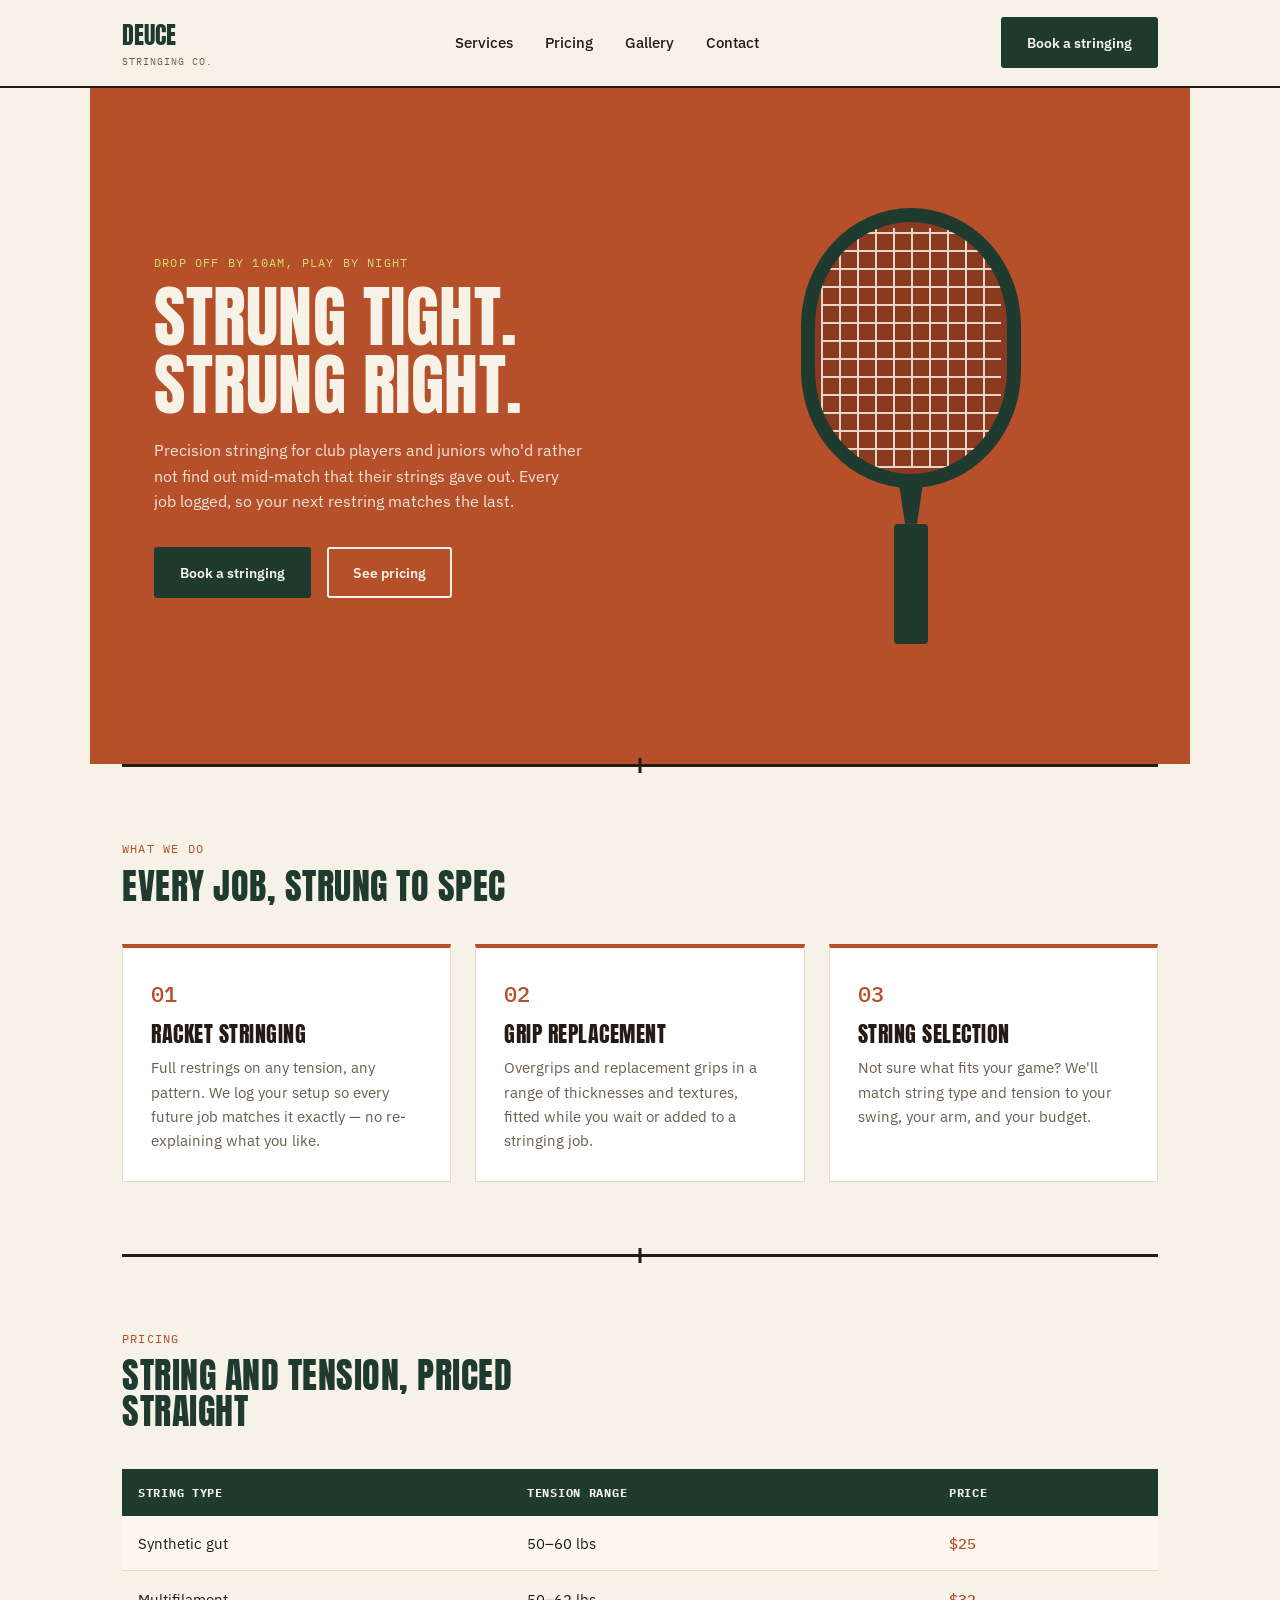
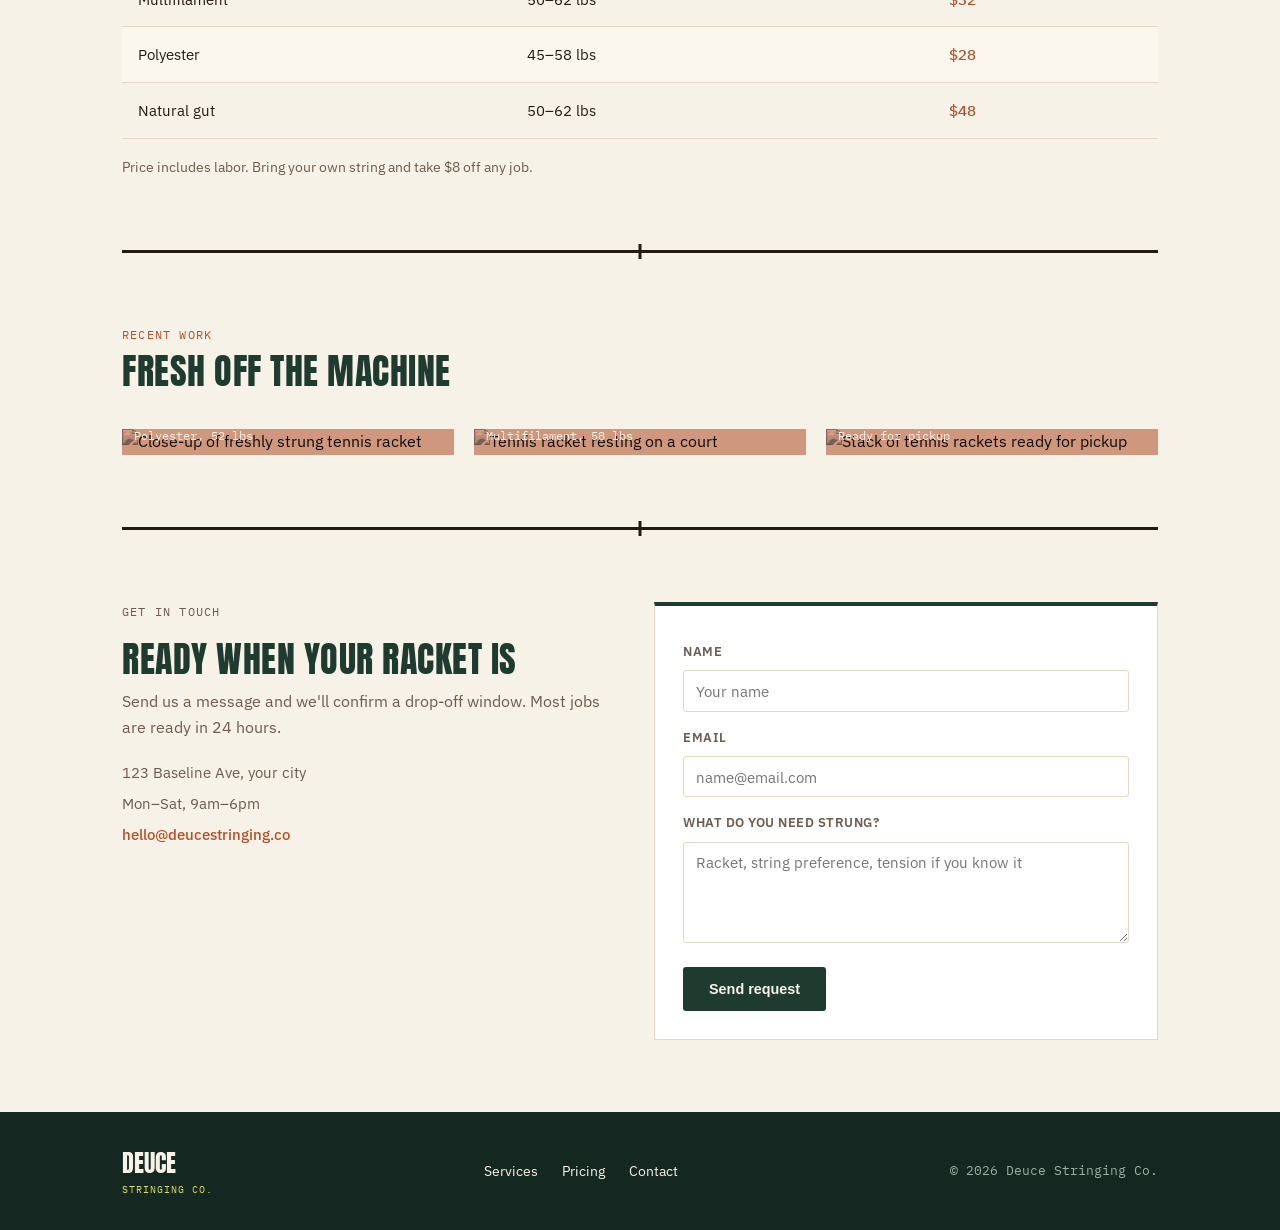
==== index.html @ 80458f53 "Add files via upload" ====
<!DOCTYPE html>
<html lang="en">
<head>
  <meta charset="UTF-8">
  <meta name="viewport" content="width=device-width, initial-scale=1.0">
  <title>Deuce Stringing Co. | Racket Stringing & Regripping</title>
  <link rel="preconnect" href="https://fonts.googleapis.com">
  <link href="https://fonts.googleapis.com/css2?family=Anton&family=IBM+Plex+Sans:wght@400;500;600&family=IBM+Plex+Mono:wght@500&display=swap" rel="stylesheet">
  <link rel="stylesheet" href="style.css">
</head>
<body>

  <header class="site-header">
    <nav class="navbar">
      <a href="#top" class="logo">Deuce<span>Stringing Co.</span></a>
      <ul class="nav-links">
        <li><a href="#services">Services</a></li>
        <li><a href="#pricing">Pricing</a></li>
        <li><a href="#gallery">Gallery</a></li>
        <li><a href="#contact">Contact</a></li>
      </ul>
      <a href="#contact" class="btn btn-primary">Book a stringing</a>
    </nav>
  </header>

  <main>

    <section class="hero" id="top">
      <div class="hero-copy">
        <p class="eyebrow">Drop off by 10am, play by night</p>
        <h1>Strung tight.<br>Strung right.</h1>
        <p class="hero-sub">Precision stringing for club players and juniors who'd rather not find out mid-match that their strings gave out. Every job logged, so your next restring matches the last.</p>
        <div class="hero-actions">
          <a href="#contact" class="btn btn-primary">Book a stringing</a>
          <a href="#pricing" class="btn btn-ghost">See pricing</a>
        </div>
      </div>
      <div class="hero-visual" aria-hidden="true">
        <div class="racket">
          <div class="racket-head">
            <div class="racket-strings"></div>
          </div>
          <div class="racket-throat"></div>
          <div class="racket-handle"></div>
        </div>
      </div>
    </section>

    <div class="court-line"><span></span></div>

    <section class="services" id="services">
      <div class="section-head">
        <p class="eyebrow">What we do</p>
        <h2>Every job, strung to spec</h2>
      </div>
      <div class="service-grid">
        <article class="service-card">
          <span class="service-number">01</span>
          <h3>Racket stringing</h3>
          <p>Full restrings on any tension, any pattern. We log your setup so every future job matches it exactly &mdash; no re-explaining what you like.</p>
        </article>
        <article class="service-card">
          <span class="service-number">02</span>
          <h3>Grip replacement</h3>
          <p>Overgrips and replacement grips in a range of thicknesses and textures, fitted while you wait or added to a stringing job.</p>
        </article>
        <article class="service-card">
          <span class="service-number">03</span>
          <h3>String selection</h3>
          <p>Not sure what fits your game? We'll match string type and tension to your swing, your arm, and your budget.</p>
        </article>
      </div>
    </section>

    <div class="court-line"><span></span></div>

    <section class="pricing" id="pricing">
      <div class="section-head">
        <p class="eyebrow">Pricing</p>
        <h2>String and tension, priced straight</h2>
      </div>
      <table class="pricing-table">
        <thead>
          <tr>
            <th>String type</th>
            <th>Tension range</th>
            <th>Price</th>
          </tr>
        </thead>
        <tbody>
          <tr>
            <td>Synthetic gut</td>
            <td>50&ndash;60 lbs</td>
            <td>$25</td>
          </tr>
          <tr>
            <td>Multifilament</td>
            <td>50&ndash;62 lbs</td>
            <td>$32</td>
          </tr>
          <tr>
            <td>Polyester</td>
            <td>45&ndash;58 lbs</td>
            <td>$28</td>
          </tr>
          <tr>
            <td>Natural gut</td>
            <td>50&ndash;62 lbs</td>
            <td>$48</td>
          </tr>
        </tbody>
      </table>
      <p class="pricing-note">Price includes labor. Bring your own string and take $8 off any job.</p>
    </section>

    <div class="court-line"><span></span></div>

    <section class="gallery" id="gallery">
      <div class="section-head">
        <p class="eyebrow">Recent work</p>
        <h2>Fresh off the machine</h2>
      </div>
      <div class="gallery-grid">
        <figure>
          <img src="https://images.unsplash.com/photo-1595435742656-5272d0b3fa82?w=500&q=80" alt="Close-up of freshly strung tennis racket">
          <figcaption>Polyester, 52 lbs</figcaption>
        </figure>
        <figure>
          <img src="https://images.unsplash.com/photo-1622279457486-62dcc4a431d6?w=500&q=80" alt="Tennis racket resting on a court">
          <figcaption>Multifilament, 58 lbs</figcaption>
        </figure>
        <figure>
          <img src="https://images.unsplash.com/photo-1617339860293-fd9265e6a1cd?w=500&q=80" alt="Stack of tennis rackets ready for pickup">
          <figcaption>Ready for pickup</figcaption>
        </figure>
      </div>
    </section>

    <div class="court-line"><span></span></div>

    <section class="contact" id="contact">
      <div class="contact-copy">
        <p class="eyebrow">Get in touch</p>
        <h2>Ready when your racket is</h2>
        <p>Send us a message and we'll confirm a drop-off window. Most jobs are ready in 24 hours.</p>
        <ul class="contact-details">
          <li>123 Baseline Ave, your city</li>
          <li>Mon&ndash;Sat, 9am&ndash;6pm</li>
          <li><a href="mailto:hello@deucestringing.co">hello@deucestringing.co</a></li>
        </ul>
      </div>
      <form class="contact-form">
        <label for="name">Name</label>
        <input type="text" id="name" name="name" placeholder="Your name">
        <label for="email">Email</label>
        <input type="email" id="email" name="email" placeholder="name@email.com">
        <label for="message">What do you need strung?</label>
        <textarea id="message" name="message" rows="4" placeholder="Racket, string preference, tension if you know it"></textarea>
        <button type="submit" class="btn btn-primary">Send request</button>
      </form>
    </section>

  </main>

  <footer class="site-footer">
    <div class="footer-inner">
      <a href="#top" class="logo">Deuce<span>Stringing Co.</span></a>
      <ul class="footer-links">
        <li><a href="#services">Services</a></li>
        <li><a href="#pricing">Pricing</a></li>
        <li><a href="#contact">Contact</a></li>
      </ul>
      <p class="footer-note">&copy; 2026 Deuce Stringing Co.</p>
    </div>
  </footer>

  <script src="script.js"></script>

</body>
</html>
---- style.css ----
:root {
  --clay: #B5502A;
  --clay-dark: #8A3A1E;
  --chalk: #F7F2E7;
  --pine: #1F3A2E;
  --pine-dark: #142720;
  --lime: #D7DE6E;
  --ink: #241B15;
  --ink-soft: #6B5C4E;
  --border: #E4D9C6;

  --font-display: 'Anton', sans-serif;
  --font-body: 'IBM Plex Sans', sans-serif;
  --font-mono: 'IBM Plex Mono', monospace;
}

* { box-sizing: border-box; margin: 0; padding: 0; }

body {
  font-family: var(--font-body);
  color: var(--ink);
  background: var(--chalk);
  line-height: 1.6;
}

h1, h2, h3 {
  font-family: var(--font-display);
  font-weight: 400;
  text-transform: uppercase;
  letter-spacing: 0.5px;
  line-height: 1;
}

a { color: inherit; text-decoration: none; }

.eyebrow {
  font-family: var(--font-mono);
  font-size: 0.75rem;
  letter-spacing: 0.1em;
  text-transform: uppercase;
  color: var(--clay);
  margin-bottom: 0.6rem;
}

/* Buttons */
.btn {
  display: inline-block;
  padding: 0.75rem 1.5rem;
  border-radius: 3px;
  font-weight: 600;
  font-size: 0.9rem;
  border: 2px solid transparent;
  transition: transform 0.15s ease, background 0.15s ease;
}
.btn:hover { transform: translateY(-2px); }
.btn-primary { background: var(--pine); color: var(--chalk); }
.btn-primary:hover { background: var(--pine-dark); }
.btn-ghost { border-color: var(--pine); color: var(--pine); }
.btn-ghost:hover { background: var(--pine); color: var(--chalk); }

/* Header / Nav — Flexbox required */
.site-header {
  background: var(--chalk);
  border-bottom: 2px solid var(--ink);
  position: sticky;
  top: 0;
  z-index: 10;
}

.navbar {
  display: flex;
  align-items: center;
  justify-content: space-between;
  gap: 1.5rem;
  max-width: 1100px;
  margin: 0 auto;
  padding: 1rem 2rem;
}

.logo {
  font-family: var(--font-display);
  font-size: 1.5rem;
  text-transform: uppercase;
  color: var(--pine);
  white-space: nowrap;
}
.logo span {
  display: block;
  font-family: var(--font-mono);
  font-size: 0.6rem;
  letter-spacing: 0.1em;
  text-transform: uppercase;
  color: var(--ink-soft);
}

.nav-links {
  display: flex;
  align-items: center;
  gap: 2rem;
  list-style: none;
}
.nav-links a { font-weight: 500; font-size: 0.95rem; }
.nav-links a:hover { color: var(--clay); }

/* Hero — Flexbox split, clay band */
.hero {
  display: flex;
  align-items: center;
  gap: 3rem;
  background: var(--clay);
  color: var(--chalk);
}
.hero-copy, .hero-visual { flex: 1 1 400px; }
.hero-copy { padding: 5rem 2rem 5rem 2rem; max-width: 560px; margin-left: auto; }
.hero-visual { display: flex; justify-content: center; padding: 3rem 2rem; }

.hero .eyebrow { color: var(--lime); }
.hero h1 { font-size: 4.25rem; margin: 0.3rem 0 1.25rem; }
.hero-sub { color: #F0E3D6; max-width: 46ch; margin-bottom: 2rem; }
.hero-actions { display: flex; gap: 1rem; flex-wrap: wrap; }
.hero .btn-ghost { border-color: var(--chalk); color: var(--chalk); }
.hero .btn-ghost:hover { background: var(--chalk); color: var(--clay); }
.hero .btn-primary { background: var(--pine); }

/* Signature element: CSS-drawn racket with woven strings */
.racket { display: flex; flex-direction: column; align-items: center; width: 260px; }
.racket-head {
  width: 220px;
  height: 280px;
  border-radius: 50% / 42%;
  border: 14px solid var(--pine);
  background: var(--clay-dark);
  overflow: hidden;
  position: relative;
}
.racket-strings {
  position: absolute;
  inset: 6px;
  background-image:
    repeating-linear-gradient(0deg, var(--chalk) 0 2px, transparent 2px 18px),
    repeating-linear-gradient(90deg, var(--chalk) 0 2px, transparent 2px 18px);
  opacity: 0.85;
}
.racket-throat {
  width: 40px;
  height: 40px;
  background: var(--pine);
  clip-path: polygon(20% 0, 80% 0, 65% 100%, 35% 100%);
  margin-top: -4px;
}
.racket-handle {
  width: 34px;
  height: 120px;
  background: var(--pine);
  border-radius: 4px;
}

/* Court line divider — signature motif */
.court-line {
  max-width: 1100px;
  margin: 0 auto;
  padding: 0 2rem;
  display: flex;
  align-items: center;
}
.court-line span {
  flex: 1;
  height: 3px;
  background: var(--ink);
  position: relative;
}
.court-line span::before {
  content: "";
  position: absolute;
  left: 50%;
  top: -6px;
  transform: translateX(-50%);
  width: 3px;
  height: 15px;
  background: var(--ink);
}

/* Section shared layout */
section { max-width: 1100px; margin: 0 auto; padding: 4.5rem 2rem; }
.section-head { margin-bottom: 2.5rem; max-width: 50ch; }
.section-head h2 { font-size: 2.25rem; color: var(--pine); }

/* Services — Flexbox cards */
.service-grid {
  display: flex;
  gap: 1.5rem;
  flex-wrap: wrap;
}
.service-card {
  flex: 1 1 260px;
  background: #fff;
  border: 1px solid var(--border);
  border-top: 4px solid var(--clay);
  padding: 1.75rem;
}
.service-number {
  font-family: var(--font-mono);
  color: var(--clay);
  font-size: 1.4rem;
  font-weight: 500;
  display: block;
  margin-bottom: 0.75rem;
}
.service-card h3 { font-size: 1.4rem; color: var(--ink); margin-bottom: 0.6rem; }
.service-card p { color: var(--ink-soft); font-size: 0.95rem; }

/* Pricing table — scoreboard feel */
.pricing-table {
  width: 100%;
  border-collapse: collapse;
  font-size: 0.95rem;
  margin-bottom: 1rem;
}
.pricing-table th {
  text-align: left;
  font-family: var(--font-mono);
  font-size: 0.75rem;
  text-transform: uppercase;
  letter-spacing: 0.06em;
  color: var(--chalk);
  background: var(--pine);
  padding: 0.85rem 1rem;
}
.pricing-table td {
  padding: 0.95rem 1rem;
  border-bottom: 1px solid var(--border);
}
.pricing-table tbody tr:nth-child(odd) { background: #FBF7EF; }
.pricing-table td:last-child { font-family: var(--font-mono); color: var(--clay); font-weight: 500; }
.pricing-note { color: var(--ink-soft); font-size: 0.9rem; }

/* Gallery — Flexbox strip, duotone treatment */
.gallery-grid {
  display: flex;
  gap: 1.25rem;
  flex-wrap: wrap;
}
.gallery-grid figure {
  flex: 1 1 260px;
  position: relative;
}
.gallery-grid img {
  width: 100%;
  height: 220px;
  object-fit: cover;
  filter: grayscale(1) contrast(1.1);
}
.gallery-grid figure::after {
  content: "";
  position: absolute;
  inset: 0;
  background: var(--clay);
  mix-blend-mode: multiply;
  opacity: 0.55;
}
.gallery-grid figcaption {
  position: absolute;
  left: 0.75rem;
  bottom: 0.6rem;
  font-family: var(--font-mono);
  font-size: 0.75rem;
  color: var(--chalk);
  z-index: 2;
}

/* Contact — Flexbox split */
.contact {
  display: flex;
  gap: 3rem;
  flex-wrap: wrap;
}
.contact-copy { flex: 1 1 320px; }
.contact-copy h2 { font-size: 2.25rem; color: var(--pine); margin-bottom: 0.75rem; }
.contact-copy p { color: var(--ink-soft); margin-bottom: 1.25rem; }
.contact-details { list-style: none; color: var(--ink-soft); font-size: 0.95rem; }
.contact-details li { margin-bottom: 0.4rem; }
.contact-details a { color: var(--clay); font-weight: 500; }

.contact-form {
  flex: 1 1 340px;
  display: flex;
  flex-direction: column;
  gap: 0.5rem;
  background: #fff;
  border: 1px solid var(--border);
  border-top: 4px solid var(--pine);
  padding: 1.75rem;
}
.contact-form label { font-size: 0.8rem; font-weight: 600; margin-top: 0.5rem; text-transform: uppercase; letter-spacing: 0.04em; color: var(--ink-soft); }
.contact-form input,
.contact-form textarea {
  border: 1px solid var(--border);
  border-radius: 3px;
  padding: 0.6rem 0.75rem;
  font-family: var(--font-body);
  font-size: 0.95rem;
}
.contact-form button { margin-top: 1rem; align-self: flex-start; }

/* Footer — Flexbox */
.site-footer { background: var(--pine-dark); color: var(--chalk); }
.footer-inner {
  display: flex;
  align-items: center;
  justify-content: space-between;
  flex-wrap: wrap;
  gap: 1rem;
  max-width: 1100px;
  margin: 0 auto;
  padding: 2rem;
}
.site-footer .logo { color: var(--chalk); }
.site-footer .logo span { color: var(--lime); }
.footer-links { display: flex; gap: 1.5rem; list-style: none; }
.footer-links a { font-size: 0.9rem; }
.footer-links a:hover { color: var(--lime); }
.footer-note { font-family: var(--font-mono); font-size: 0.8rem; color: #9FAFA6; }

/* Responsive */
@media (max-width: 720px) {
  .navbar { flex-wrap: wrap; }
  .nav-links { order: 3; width: 100%; justify-content: center; }
  .hero { flex-direction: column; }
  .hero-copy { margin: 0; padding: 3rem 1.5rem 1rem; }
  .hero h1 { font-size: 3rem; }
  .racket-head { width: 180px; height: 230px; }
}
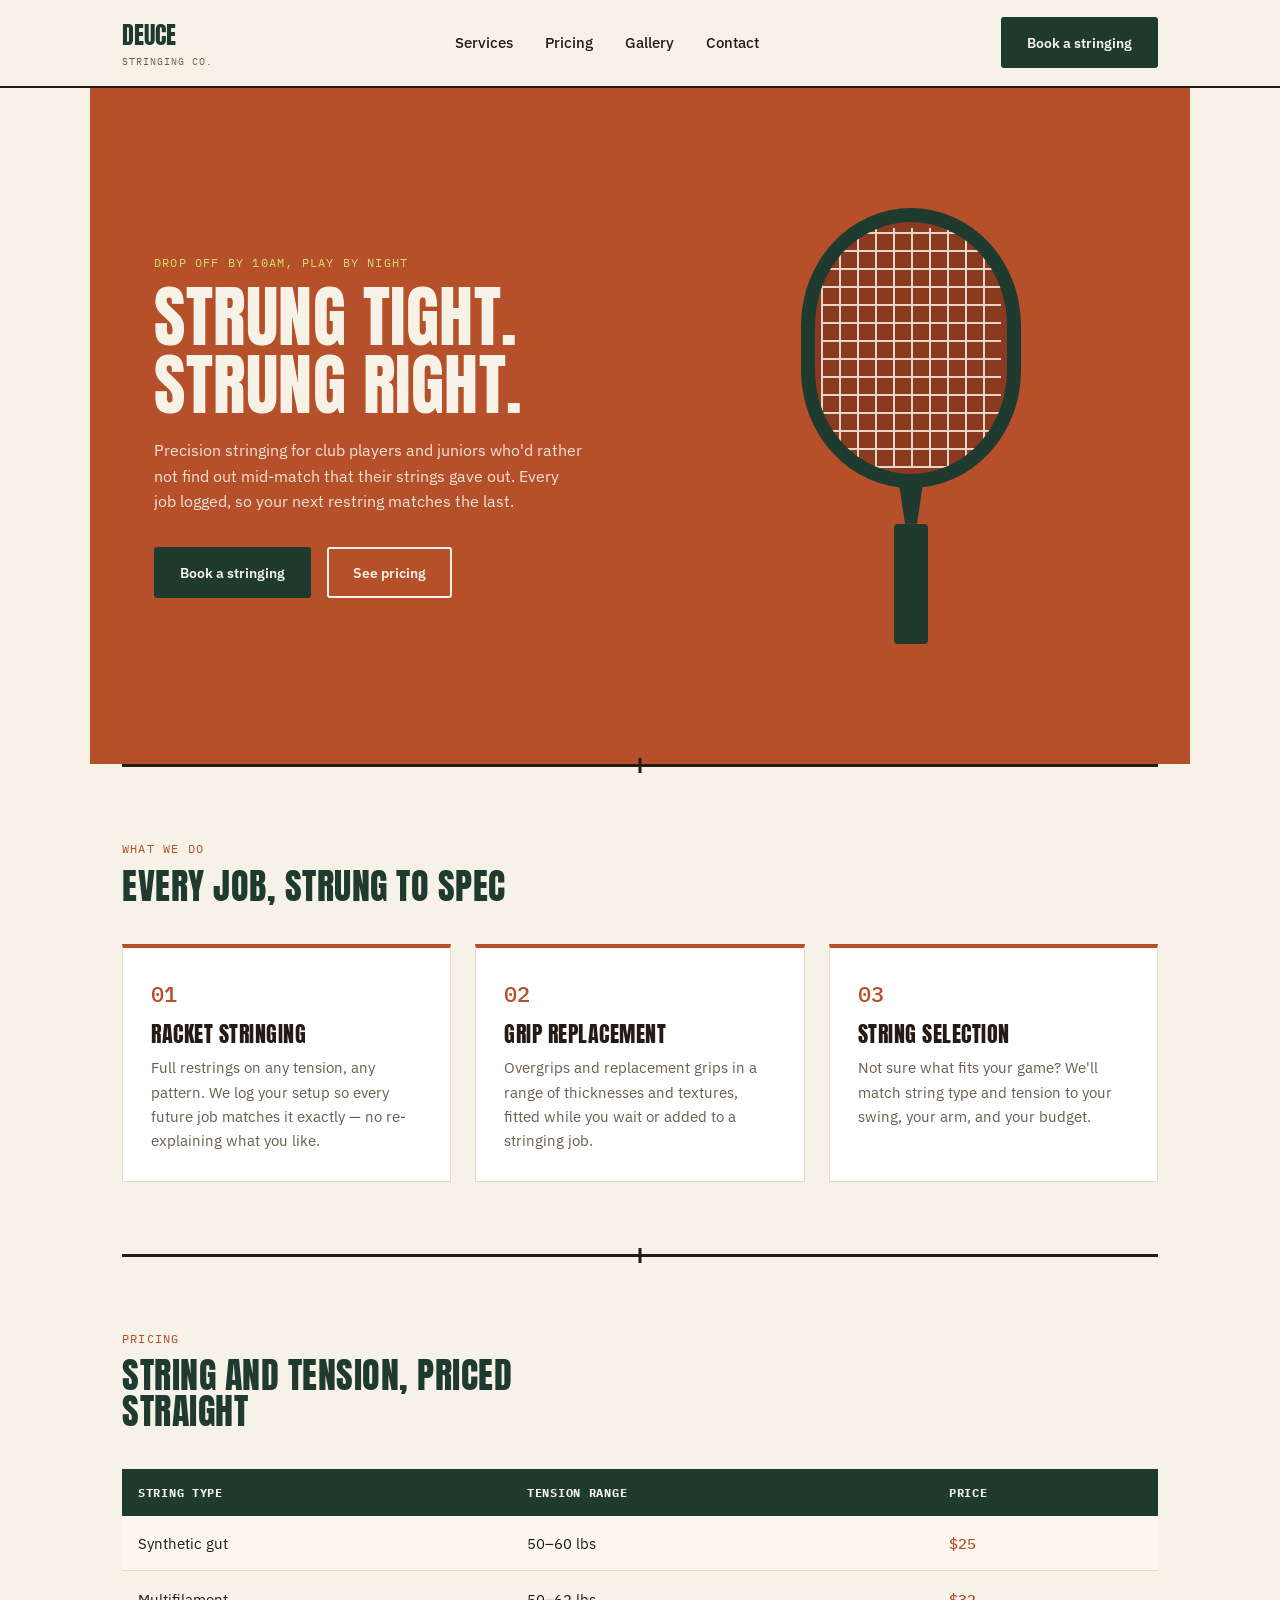
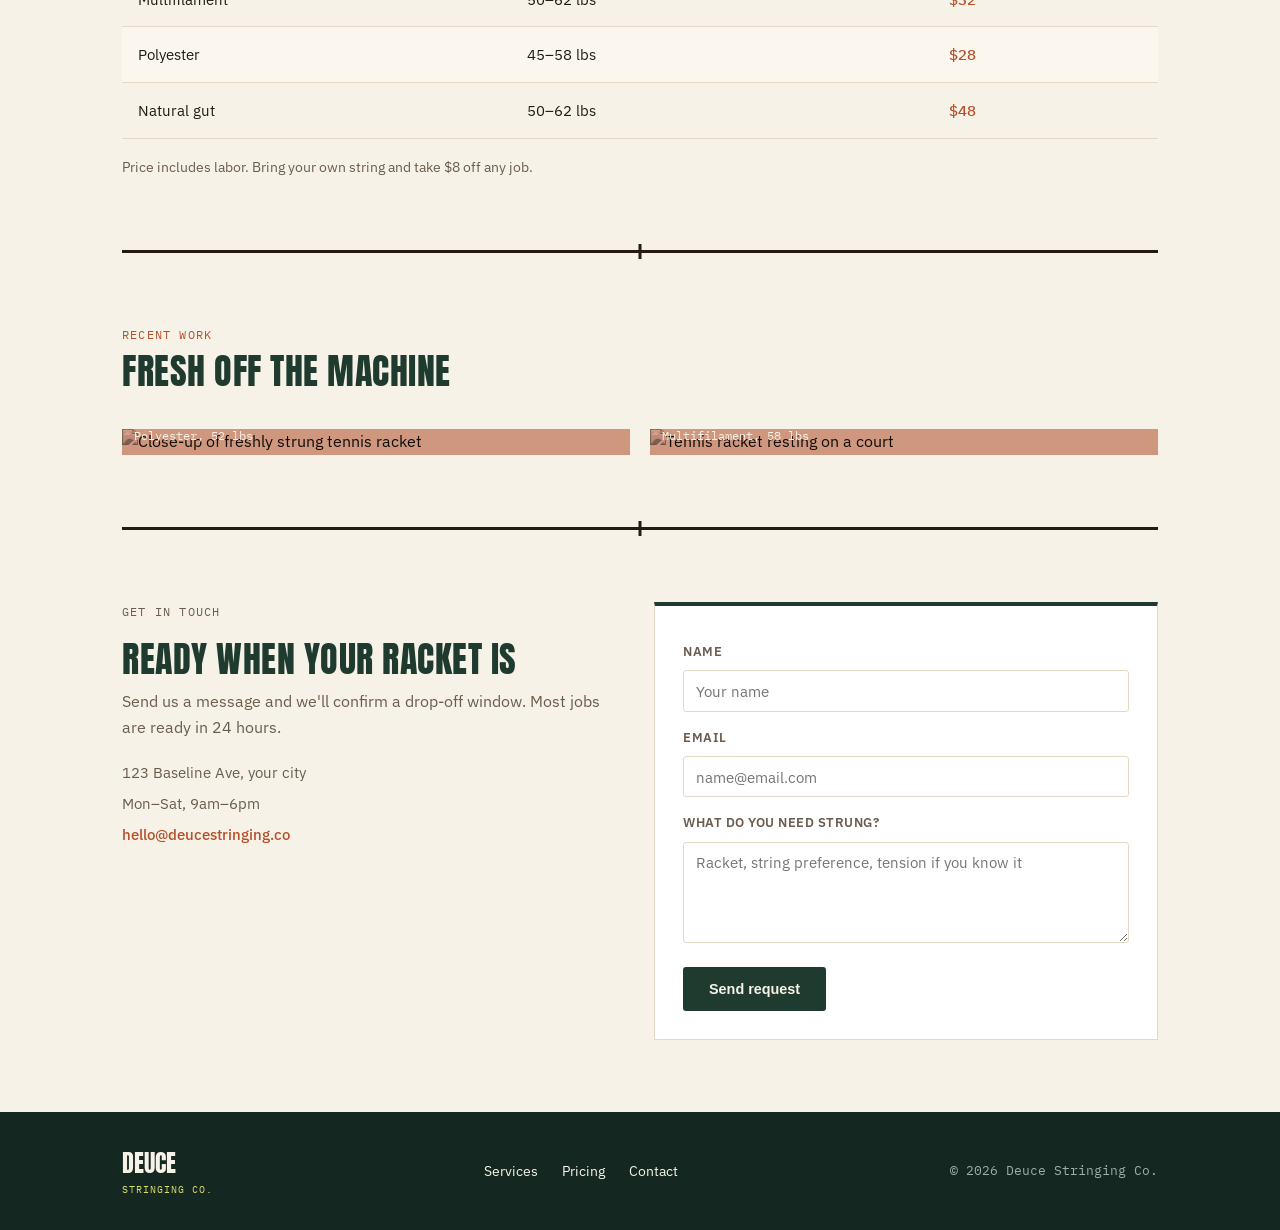
==== commit 9def8b06: "Rename index (1).html to index.html" ====
--- a/index.html
+++ b/index.html
@@ -129,10 +129,6 @@
           <img src="https://images.unsplash.com/photo-1622279457486-62dcc4a431d6?w=500&q=80" alt="Tennis racket resting on a court">
           <figcaption>Multifilament, 58 lbs</figcaption>
         </figure>
-        <figure>
-          <img src="https://images.unsplash.com/photo-1617339860293-fd9265e6a1cd?w=500&q=80" alt="Stack of tennis rackets ready for pickup">
-          <figcaption>Ready for pickup</figcaption>
-        </figure>
       </div>
     </section>
 
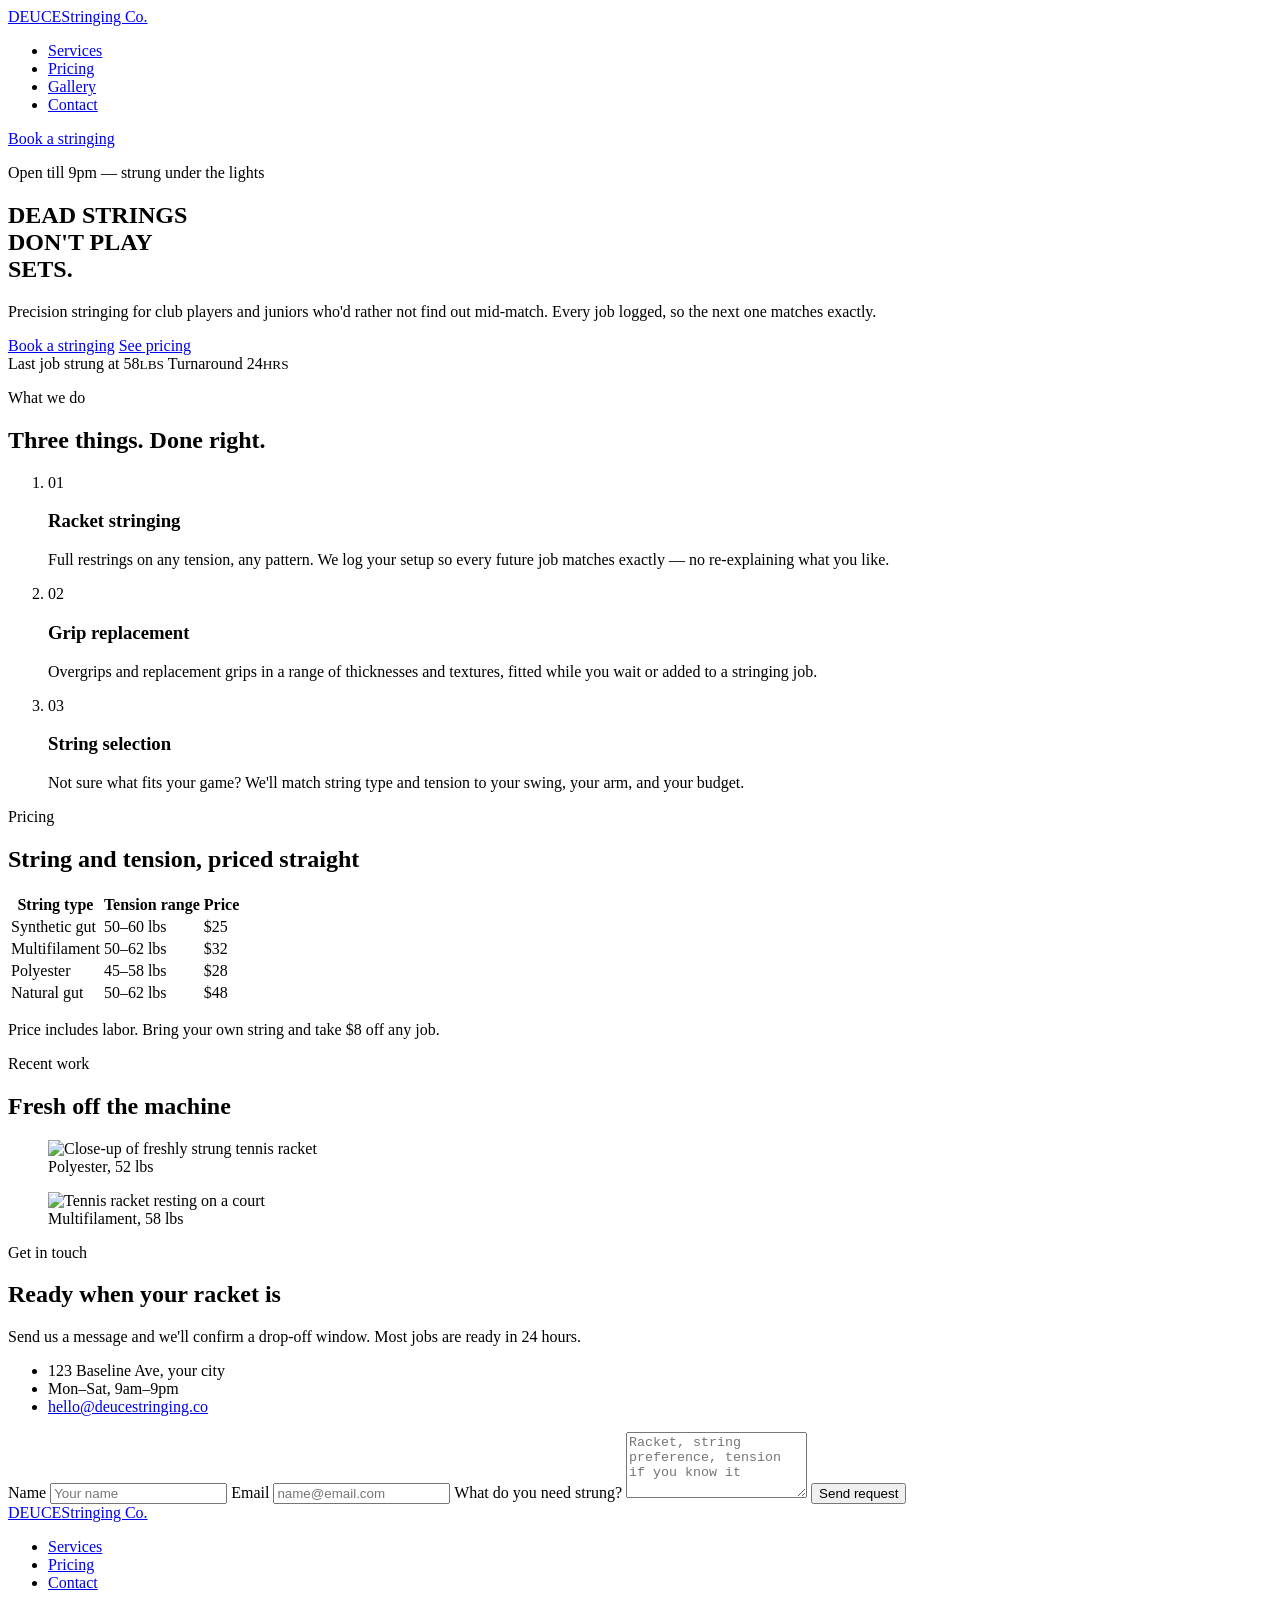
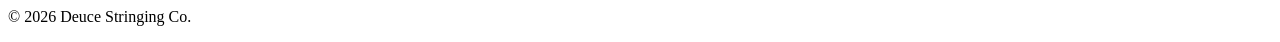
==== commit 29f13be6: "Rename index (2).html to index.html" ====
--- a/index.html
+++ b/index.html
@@ -5,14 +5,14 @@
   <meta name="viewport" content="width=device-width, initial-scale=1.0">
   <title>Deuce Stringing Co. | Racket Stringing & Regripping</title>
   <link rel="preconnect" href="https://fonts.googleapis.com">
-  <link href="https://fonts.googleapis.com/css2?family=Anton&family=IBM+Plex+Sans:wght@400;500;600&family=IBM+Plex+Mono:wght@500&display=swap" rel="stylesheet">
+  <link href="https://fonts.googleapis.com/css2?family=Archivo+Black&family=Inter:wght@400;500;600&family=Space+Mono:wght@400;700&display=swap" rel="stylesheet">
   <link rel="stylesheet" href="style.css">
 </head>
 <body>
 
   <header class="site-header">
     <nav class="navbar">
-      <a href="#top" class="logo">Deuce<span>Stringing Co.</span></a>
+      <a href="#top" class="logo">DEUCE<span>Stringing Co.</span></a>
       <ul class="nav-links">
         <li><a href="#services">Services</a></li>
         <li><a href="#pricing">Pricing</a></li>
@@ -27,52 +27,55 @@
 
     <section class="hero" id="top">
       <div class="hero-copy">
-        <p class="eyebrow">Drop off by 10am, play by night</p>
-        <h1>Strung tight.<br>Strung right.</h1>
-        <p class="hero-sub">Precision stringing for club players and juniors who'd rather not find out mid-match that their strings gave out. Every job logged, so your next restring matches the last.</p>
+        <p class="eyebrow">Open till 9pm &mdash; strung under the lights</p>
+        <h1>DEAD STRINGS<br>DON'T PLAY<br>SETS.</h1>
+        <p class="hero-sub">Precision stringing for club players and juniors who'd rather not find out mid-match. Every job logged, so the next one matches exactly.</p>
         <div class="hero-actions">
           <a href="#contact" class="btn btn-primary">Book a stringing</a>
           <a href="#pricing" class="btn btn-ghost">See pricing</a>
         </div>
       </div>
-      <div class="hero-visual" aria-hidden="true">
-        <div class="racket">
-          <div class="racket-head">
-            <div class="racket-strings"></div>
-          </div>
-          <div class="racket-throat"></div>
-          <div class="racket-handle"></div>
-        </div>
+      <div class="hero-readout" aria-hidden="true">
+        <span class="readout-label">Last job strung at</span>
+        <span class="readout-value">58<small>LBS</small></span>
+        <span class="readout-label">Turnaround</span>
+        <span class="readout-value readout-small">24<small>HRS</small></span>
       </div>
     </section>
 
-    <div class="court-line"><span></span></div>
+    <div class="net-line"></div>
 
     <section class="services" id="services">
       <div class="section-head">
         <p class="eyebrow">What we do</p>
-        <h2>Every job, strung to spec</h2>
+        <h2>Three things. Done right.</h2>
       </div>
-      <div class="service-grid">
-        <article class="service-card">
-          <span class="service-number">01</span>
-          <h3>Racket stringing</h3>
-          <p>Full restrings on any tension, any pattern. We log your setup so every future job matches it exactly &mdash; no re-explaining what you like.</p>
-        </article>
-        <article class="service-card">
-          <span class="service-number">02</span>
-          <h3>Grip replacement</h3>
-          <p>Overgrips and replacement grips in a range of thicknesses and textures, fitted while you wait or added to a stringing job.</p>
-        </article>
-        <article class="service-card">
-          <span class="service-number">03</span>
-          <h3>String selection</h3>
-          <p>Not sure what fits your game? We'll match string type and tension to your swing, your arm, and your budget.</p>
-        </article>
-      </div>
+      <ol class="service-list">
+        <li>
+          <span class="service-index">01</span>
+          <div>
+            <h3>Racket stringing</h3>
+            <p>Full restrings on any tension, any pattern. We log your setup so every future job matches exactly &mdash; no re-explaining what you like.</p>
+          </div>
+        </li>
+        <li>
+          <span class="service-index">02</span>
+          <div>
+            <h3>Grip replacement</h3>
+            <p>Overgrips and replacement grips in a range of thicknesses and textures, fitted while you wait or added to a stringing job.</p>
+          </div>
+        </li>
+        <li>
+          <span class="service-index">03</span>
+          <div>
+            <h3>String selection</h3>
+            <p>Not sure what fits your game? We'll match string type and tension to your swing, your arm, and your budget.</p>
+          </div>
+        </li>
+      </ol>
     </section>
 
-    <div class="court-line"><span></span></div>
+    <div class="net-line"></div>
 
     <section class="pricing" id="pricing">
       <div class="section-head">
@@ -113,7 +116,7 @@
       <p class="pricing-note">Price includes labor. Bring your own string and take $8 off any job.</p>
     </section>
 
-    <div class="court-line"><span></span></div>
+    <div class="net-line"></div>
 
     <section class="gallery" id="gallery">
       <div class="section-head">
@@ -121,8 +124,8 @@
         <h2>Fresh off the machine</h2>
       </div>
       <div class="gallery-grid">
-        <figure>
-          <img src="https://images.unsplash.com/photo-1595435742656-5272d0b3fa82?w=500&q=80" alt="Close-up of freshly strung tennis racket">
+        <figure class="gallery-large">
+          <img src="https://images.unsplash.com/photo-1595435742656-5272d0b3fa82?w=800&q=80" alt="Close-up of freshly strung tennis racket">
           <figcaption>Polyester, 52 lbs</figcaption>
         </figure>
         <figure>
@@ -132,7 +135,7 @@
       </div>
     </section>
 
-    <div class="court-line"><span></span></div>
+    <div class="net-line"></div>
 
     <section class="contact" id="contact">
       <div class="contact-copy">
@@ -141,7 +144,7 @@
         <p>Send us a message and we'll confirm a drop-off window. Most jobs are ready in 24 hours.</p>
         <ul class="contact-details">
           <li>123 Baseline Ave, your city</li>
-          <li>Mon&ndash;Sat, 9am&ndash;6pm</li>
+          <li>Mon&ndash;Sat, 9am&ndash;9pm</li>
           <li><a href="mailto:hello@deucestringing.co">hello@deucestringing.co</a></li>
         </ul>
       </div>
@@ -160,7 +163,7 @@
 
   <footer class="site-footer">
     <div class="footer-inner">
-      <a href="#top" class="logo">Deuce<span>Stringing Co.</span></a>
+      <a href="#top" class="logo">DEUCE<span>Stringing Co.</span></a>
       <ul class="footer-links">
         <li><a href="#services">Services</a></li>
         <li><a href="#pricing">Pricing</a></li>
